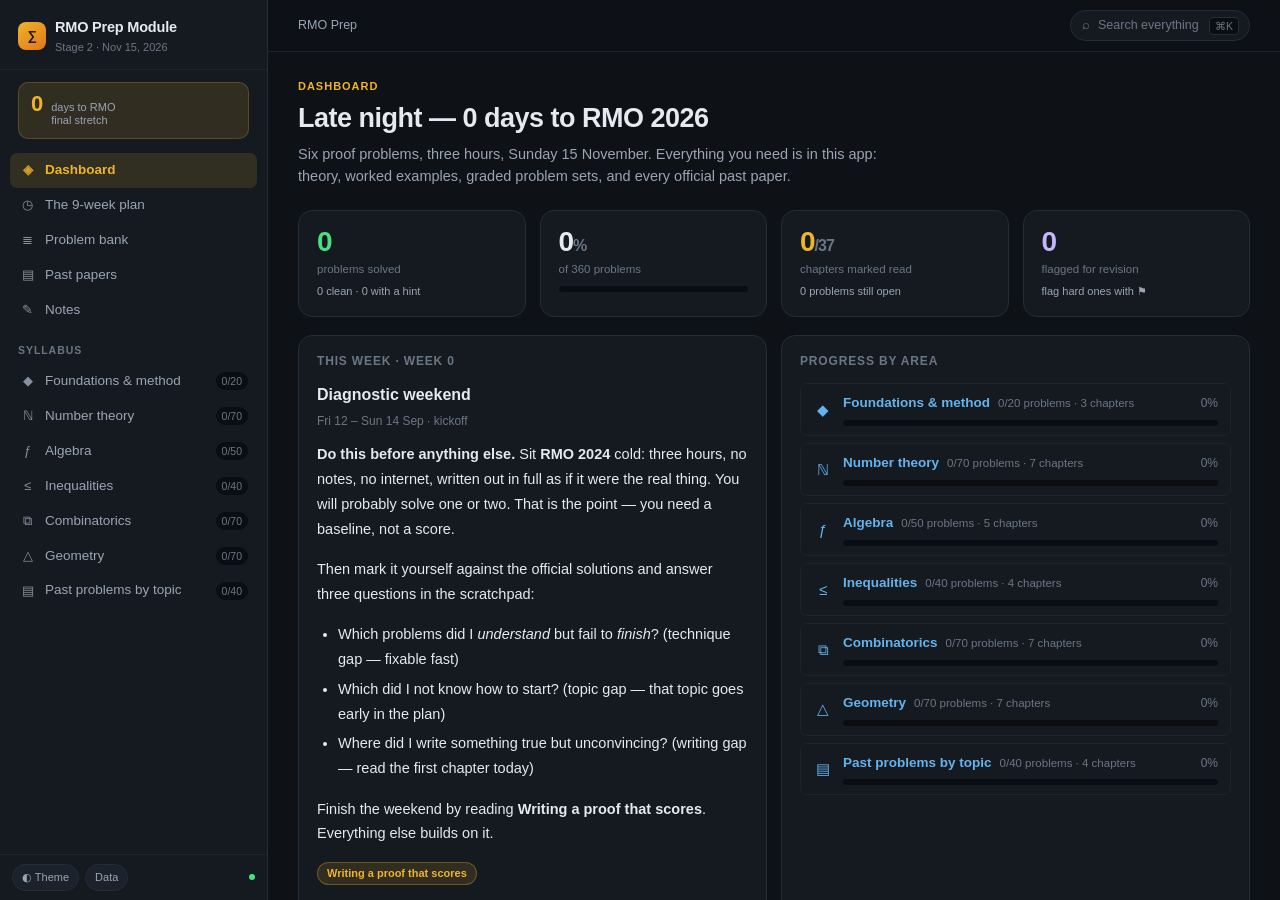
==== web/index.html @ 8b02ce49 "RMO prep module: 37 chapters, 360 problems, full past-paper archive A self-contained study app for t" ====
<!doctype html>
<html lang="en" data-theme="dark">
<head>
<meta charset="utf-8">
<meta name="viewport" content="width=device-width, initial-scale=1">
<title>RMO Prep Module</title>
<link rel="stylesheet" href="assets/vendor/katex/katex.min.css">
<link rel="stylesheet" href="assets/css/styles.css">
<link rel="icon" href="data:image/svg+xml,<svg xmlns='http://www.w3.org/2000/svg' viewBox='0 0 32 32'><rect width='32' height='32' rx='8' fill='%23f0b429'/><text x='16' y='23' font-size='18' font-weight='bold' text-anchor='middle' font-family='sans-serif' fill='%2317130a'>∑</text></svg>">
<script src="assets/vendor/katex/katex.min.js"></script>
</head>
<body>
<div class="app">
  <aside class="sidebar" id="sidebar">
    <div class="brand">
      <div class="brand-row">
        <div class="brand-mark">∑</div>
        <div>
          <div class="brand-name">RMO Prep Module</div>
          <div class="brand-sub">Stage 2 · Nov 15, 2026</div>
        </div>
      </div>
    </div>
    <div class="countdown" id="countdown"></div>
    <nav class="nav" id="nav"></nav>
    <div class="sidebar-foot">
      <button class="chip-btn" id="themeBtn" title="Toggle theme">◐ Theme</button>
      <a class="chip-btn" href="#/settings">Data</a>
      <span class="save-dot" id="saveDot" title="Saved"></span>
    </div>
  </aside>

  <main class="main" id="main">
    <div class="topbar">
      <button class="menu-btn" id="menuBtn">☰</button>
      <div class="crumb" id="crumb"></div>
      <div class="topbar-actions">
        <button class="search-btn" id="searchBtn">
          <span>⌕</span><span>Search everything</span><kbd>⌘K</kbd>
        </button>
      </div>
    </div>
    <div id="view"></div>
  </main>
</div>
<div id="modal"></div>
<script type="module" src="assets/js/app.js"></script>
</body>
</html>
---- web/assets/css/styles.css ----
/* ============================================================
   RMO Prep Module — study desk UI
   ============================================================ */

:root {
  --bg:            #0e1116;
  --bg-elev:       #151a21;
  --bg-elev-2:     #1b222b;
  --bg-inset:      #0a0d12;
  --line:          #242c37;
  --line-soft:     #1c232c;
  --text:          #e6e9ee;
  --text-dim:      #9aa5b4;
  --text-faint:    #6b7685;
  --accent:        #f0b429;
  --accent-soft:   rgba(240, 180, 41, .13);
  --link:          #63b3ed;
  --ok:            #4ade80;
  --ok-soft:       rgba(74, 222, 128, .13);
  --warn:          #fb923c;
  --warn-soft:     rgba(251, 146, 60, .13);
  --bad:           #f87171;
  --bad-soft:      rgba(248, 113, 113, .13);
  --info:          #7dd3fc;
  --violet:        #c4b5fd;

  --radius:   10px;
  --radius-s: 7px;
  --radius-l: 14px;
  --shadow:   0 1px 2px rgba(0,0,0,.4), 0 8px 24px -12px rgba(0,0,0,.7);
  --sans: -apple-system, BlinkMacSystemFont, "Inter", "Segoe UI", Roboto, sans-serif;
  --serif: "Iowan Old Style", "Charter", Charter, Georgia, "Times New Roman", serif;
  --mono: ui-monospace, SFMono-Regular, "SF Mono", Menlo, Consolas, monospace;
  --sidebar-w: 268px;
  color-scheme: dark;
}

html[data-theme="light"] {
  --bg:          #f6f5f2;
  --bg-elev:     #ffffff;
  --bg-elev-2:   #f0efeb;
  --bg-inset:    #eceae5;
  --line:        #ddd9d0;
  --line-soft:   #e8e5de;
  --text:        #1f2328;
  --text-dim:    #5b6472;
  --text-faint:  #8c94a1;
  --accent:      #b8860b;
  --accent-soft: rgba(184, 134, 11, .12);
  --link:        #1a6bb8;
  --ok:          #1a8a4a;
  --ok-soft:     rgba(26, 138, 74, .12);
  --warn:        #c2610c;
  --warn-soft:   rgba(194, 97, 12, .12);
  --bad:         #c02626;
  --bad-soft:    rgba(192, 38, 38, .12);
  --info:        #0b6b8f;
  --violet:      #6d4fc7;
  --shadow: 0 1px 2px rgba(30,25,15,.06), 0 8px 24px -14px rgba(30,25,15,.25);
  color-scheme: light;
}

* { box-sizing: border-box; }

html, body {
  margin: 0; padding: 0;
  background: var(--bg);
  color: var(--text);
  font-family: var(--sans);
  font-size: 15px;
  line-height: 1.55;
  -webkit-font-smoothing: antialiased;
}
body { overflow: hidden; }

a { color: var(--link); text-decoration: none; }
a:hover { text-decoration: underline; text-underline-offset: 2px; }
.ext { font-size: .78em; opacity: .55; margin-left: 2px; }

button, input, textarea, select { font: inherit; color: inherit; }
button { cursor: pointer; background: none; border: none; }
:focus-visible { outline: 2px solid var(--accent); outline-offset: 2px; border-radius: 4px; }

::-webkit-scrollbar { width: 11px; height: 11px; }
::-webkit-scrollbar-track { background: transparent; }
::-webkit-scrollbar-thumb { background: var(--line); border-radius: 6px; border: 3px solid var(--bg); }
::-webkit-scrollbar-thumb:hover { background: var(--text-faint); }

/* ============================ shell ============================ */

.app { display: flex; height: 100vh; }

.sidebar {
  width: var(--sidebar-w);
  flex: 0 0 var(--sidebar-w);
  background: var(--bg-elev);
  border-right: 1px solid var(--line);
  display: flex; flex-direction: column;
  overflow: hidden;
}

.brand {
  padding: 16px 18px 12px;
  border-bottom: 1px solid var(--line-soft);
}
.brand-row { display: flex; align-items: center; gap: 9px; }
.brand-mark {
  width: 28px; height: 28px; border-radius: 8px;
  background: linear-gradient(140deg, var(--accent), #e0761b);
  display: grid; place-items: center;
  font-weight: 800; font-size: 13px; color: #17130a; letter-spacing: -.5px;
  flex: 0 0 auto;
}
.brand-name { font-weight: 700; font-size: 14.5px; letter-spacing: -.2px; }
.brand-sub { font-size: 11px; color: var(--text-faint); margin-top: 1px; }

.countdown {
  margin: 12px 18px 0; padding: 10px 12px;
  background: var(--accent-soft);
  border: 1px solid rgba(240,180,41,.22);
  border-radius: var(--radius);
  display: flex; align-items: baseline; gap: 8px;
}
.countdown-num { font-size: 22px; font-weight: 800; color: var(--accent); line-height: 1; font-variant-numeric: tabular-nums; }
.countdown-txt { font-size: 11px; color: var(--text-dim); line-height: 1.25; }

.nav { flex: 1; overflow-y: auto; padding: 10px 10px 20px; }
.nav-group { margin-top: 14px; }
.nav-group:first-child { margin-top: 4px; }
.nav-label {
  font-size: 10.5px; font-weight: 700; letter-spacing: .09em; text-transform: uppercase;
  color: var(--text-faint); padding: 0 8px 6px;
}
.nav-item {
  display: flex; align-items: center; gap: 9px;
  padding: 7px 9px; border-radius: var(--radius-s);
  color: var(--text-dim); font-size: 13.5px; width: 100%; text-align: left;
  transition: background .12s, color .12s;
}
.nav-item:hover { background: var(--bg-elev-2); color: var(--text); text-decoration: none; }
.nav-item.active { background: var(--accent-soft); color: var(--accent); font-weight: 600; }
.nav-item .ico { width: 17px; text-align: center; flex: 0 0 auto; opacity: .85; font-size: 13px; }
.nav-item .cnt {
  margin-left: auto; font-size: 10.5px; color: var(--text-faint);
  font-variant-numeric: tabular-nums; background: var(--bg-inset);
  padding: 1px 6px; border-radius: 20px;
}
.nav-item.active .cnt { background: rgba(240,180,41,.18); color: var(--accent); }

.sidebar-foot {
  border-top: 1px solid var(--line-soft);
  padding: 9px 12px; display: flex; align-items: center; gap: 6px;
  font-size: 11px; color: var(--text-faint);
}
.chip-btn {
  padding: 4px 9px; border-radius: 20px; border: 1px solid var(--line);
  font-size: 11px; color: var(--text-dim); background: var(--bg-elev-2);
  transition: .12s;
}
.chip-btn:hover { color: var(--text); border-color: var(--text-faint); }
.save-dot { width: 6px; height: 6px; border-radius: 50%; background: var(--ok); margin-left: auto; }
.save-dot.pending { background: var(--warn); }

/* ============================ main ============================ */

.main { flex: 1; overflow-y: auto; scroll-behavior: smooth; position: relative; }
.topbar {
  position: sticky; top: 0; z-index: 30;
  background: color-mix(in srgb, var(--bg) 88%, transparent);
  backdrop-filter: blur(14px) saturate(1.4);
  border-bottom: 1px solid var(--line-soft);
  display: flex; align-items: center; gap: 12px;
  padding: 10px 30px;
}
.crumb { font-size: 12.5px; color: var(--text-faint); display: flex; align-items: center; gap: 7px; min-width: 0; }
.crumb b { color: var(--text-dim); font-weight: 500; }
.crumb .sep { opacity: .4; }
.topbar-actions { margin-left: auto; display: flex; gap: 8px; align-items: center; }

.search-btn {
  display: flex; align-items: center; gap: 8px;
  padding: 5px 10px 5px 11px; border-radius: 20px;
  border: 1px solid var(--line); background: var(--bg-elev);
  color: var(--text-faint); font-size: 12.5px; min-width: 180px;
}
.search-btn:hover { border-color: var(--text-faint); color: var(--text-dim); }
.search-btn kbd {
  margin-left: auto; font-family: var(--sans); font-size: 10.5px;
  border: 1px solid var(--line); border-radius: 4px; padding: 0 5px; background: var(--bg-inset);
}

.page { max-width: 1080px; margin: 0 auto; padding: 26px 30px 120px; }
.page.wide { max-width: 1280px; }

/* ============================ typography ============================ */

.page-head { margin-bottom: 22px; }
.eyebrow {
  font-size: 11px; font-weight: 700; letter-spacing: .09em; text-transform: uppercase;
  color: var(--accent); margin-bottom: 7px;
}
h1.page-title { font-size: 27px; line-height: 1.2; margin: 0 0 8px; letter-spacing: -.5px; font-weight: 700; }
.page-lede { color: var(--text-dim); font-size: 14.5px; max-width: 74ch; margin: 0; }

.prose {
  font-family: var(--serif);
  font-size: 16.5px; line-height: 1.72;
  max-width: 74ch;
}
.prose p { margin: 0 0 1.05em; }
.prose h2 {
  font-family: var(--sans); font-size: 19px; font-weight: 700; letter-spacing: -.3px;
  margin: 2.1em 0 .7em; padding-bottom: .35em; border-bottom: 1px solid var(--line-soft);
  scroll-margin-top: 70px;
}
.prose h3 {
  font-family: var(--sans); font-size: 15.5px; font-weight: 700;
  margin: 1.7em 0 .5em; color: var(--text); scroll-margin-top: 70px;
}
.prose h4 {
  font-family: var(--sans); font-size: 13.5px; font-weight: 700; margin: 1.4em 0 .4em;
  color: var(--accent); letter-spacing: .01em;
}
.prose ul, .prose ol { margin: 0 0 1.05em; padding-left: 1.45em; }
.prose li { margin: .32em 0; }
.prose li > ul, .prose li > ol { margin: .3em 0 .2em; }
.prose blockquote {
  margin: 1.2em 0; padding: .85em 1.1em;
  border-left: 3px solid var(--accent);
  background: var(--bg-elev); border-radius: 0 var(--radius) var(--radius) 0;
  color: var(--text-dim); font-size: .96em;
}
.prose blockquote p:last-child { margin-bottom: 0; }
.prose blockquote strong { color: var(--text); }
.prose hr { border: none; border-top: 1px solid var(--line); margin: 2em 0; }
.prose code {
  font-family: var(--mono); font-size: .85em;
  background: var(--bg-inset); padding: .12em .38em; border-radius: 4px;
  border: 1px solid var(--line-soft);
}
.prose pre.code {
  background: var(--bg-inset); border: 1px solid var(--line);
  border-radius: var(--radius); padding: 12px 14px; overflow-x: auto; font-size: 13px;
}
.prose pre.code code { background: none; border: none; padding: 0; }
.prose strong { color: var(--text); font-weight: 700; }

.table-wrap { overflow-x: auto; margin: 1.2em 0; border: 1px solid var(--line); border-radius: var(--radius); }
table { border-collapse: collapse; width: 100%; font-family: var(--sans); font-size: 13.5px; }
th, td { padding: 8px 12px; text-align: left; border-bottom: 1px solid var(--line-soft); }
th { background: var(--bg-elev-2); font-weight: 600; font-size: 12px; color: var(--text-dim);
     text-transform: uppercase; letter-spacing: .05em; }
tbody tr:last-child td { border-bottom: none; }
tbody tr:hover { background: var(--bg-elev); }

.math-display { overflow-x: auto; overflow-y: hidden; padding: 4px 0; margin: 1.1em 0; }
.katex { font-size: 1.04em; }
.katex-display { margin: 0; }
.math-raw { color: var(--warn); }

/* ============================ cards & chips ============================ */

.card {
  background: var(--bg-elev); border: 1px solid var(--line);
  border-radius: var(--radius-l); padding: 16px 18px;
}
.card-title { font-size: 12px; font-weight: 700; text-transform: uppercase; letter-spacing: .07em;
              color: var(--text-faint); margin-bottom: 12px; }

.grid { display: grid; gap: 14px; }
.grid-4 { grid-template-columns: repeat(4, 1fr); }
.grid-3 { grid-template-columns: repeat(3, 1fr); }
.grid-2 { grid-template-columns: repeat(2, 1fr); }
@media (max-width: 1080px) { .grid-4 { grid-template-columns: repeat(2, 1fr); } .grid-3, .grid-2 { grid-template-columns: 1fr; } }

.stat { text-align: left; }
.stat-num { font-size: 28px; font-weight: 800; letter-spacing: -1px; line-height: 1.1; font-variant-numeric: tabular-nums; }
.stat-lbl { font-size: 11.5px; color: var(--text-faint); margin-top: 3px; }
.stat-sub { font-size: 11px; color: var(--text-dim); margin-top: 5px; }

.chip {
  display: inline-flex; align-items: center; gap: 5px;
  padding: 2px 9px; border-radius: 20px; font-size: 11px; font-weight: 600;
  border: 1px solid var(--line); background: var(--bg-elev-2); color: var(--text-dim);
  white-space: nowrap;
}
.chip.d-Warmup { color: var(--info); border-color: rgba(125,211,252,.3); background: rgba(125,211,252,.1); }
.chip.d-Easy   { color: var(--ok); border-color: rgba(74,222,128,.3); background: var(--ok-soft); }
.chip.d-Medium { color: var(--accent); border-color: rgba(240,180,41,.3); background: var(--accent-soft); }
.chip.d-Hard   { color: var(--warn); border-color: rgba(251,146,60,.3); background: var(--warn-soft); }
.chip.d-Brutal { color: var(--bad); border-color: rgba(248,113,113,.3); background: var(--bad-soft); }
.chip.ghost { background: none; }
.chip.accent { color: var(--accent); border-color: rgba(240,180,41,.3); background: var(--accent-soft); }

.bar { height: 6px; border-radius: 20px; background: var(--bg-inset); overflow: hidden; display: flex; }
.bar > i { display: block; height: 100%; transition: width .35s ease; }
.bar .b-solved { background: var(--ok); }
.bar .b-hinted { background: #3f9e6b; }
.bar .b-tried  { background: var(--accent); }
.bar .b-stuck  { background: var(--bad); }

/* ============================ chapter page ============================ */

.chapter-layout { display: grid; grid-template-columns: 1fr 232px; gap: 34px; align-items: start; }
@media (max-width: 1100px) { .chapter-layout { grid-template-columns: 1fr; } .side-rail { display: none; } }

.side-rail { position: sticky; top: 62px; display: flex; flex-direction: column; gap: 14px; }
.toc a {
  display: block; padding: 3px 0 3px 10px; font-size: 12.5px; color: var(--text-faint);
  border-left: 2px solid var(--line-soft); line-height: 1.4;
}
.toc a:hover { color: var(--text); border-left-color: var(--text-faint); text-decoration: none; }
.toc a.lvl3 { padding-left: 20px; font-size: 12px; }
.toc a.active { color: var(--accent); border-left-color: var(--accent); }

.res-list { display: flex; flex-direction: column; gap: 7px; }
.res-item {
  display: flex; gap: 8px; align-items: flex-start;
  padding: 7px 9px; border-radius: var(--radius-s);
  background: var(--bg-elev-2); border: 1px solid var(--line-soft);
  font-size: 12.3px; line-height: 1.35; color: var(--text-dim);
}
.res-item:hover { border-color: var(--text-faint); color: var(--text); text-decoration: none; }
.res-item .ico { flex: 0 0 auto; font-size: 12px; margin-top: 1px; }

.meta-row { display: flex; flex-wrap: wrap; gap: 7px; align-items: center; margin: 10px 0 0; }

/* ============================ problems ============================ */

.problems-head {
  display: flex; align-items: center; gap: 10px; flex-wrap: wrap;
  margin: 40px 0 14px; padding-top: 24px; border-top: 2px solid var(--line);
}
.problems-head h2 { font-size: 20px; margin: 0; font-weight: 700; letter-spacing: -.3px; }
.filter-row { margin-left: auto; display: flex; gap: 6px; flex-wrap: wrap; }
.filter-btn {
  padding: 3px 10px; border-radius: 20px; font-size: 11.5px;
  border: 1px solid var(--line); color: var(--text-faint); background: var(--bg-elev);
}
.filter-btn:hover { color: var(--text); }
.filter-btn.on { background: var(--accent-soft); color: var(--accent); border-color: rgba(240,180,41,.35); font-weight: 600; }

.prob {
  border: 1px solid var(--line); border-radius: var(--radius-l);
  background: var(--bg-elev); margin-bottom: 12px; overflow: hidden;
  transition: border-color .15s;
}
.prob:hover { border-color: var(--line); }
.prob.s-solved { border-left: 3px solid var(--ok); }
.prob.s-hinted { border-left: 3px solid #3f9e6b; }
.prob.s-tried  { border-left: 3px solid var(--accent); }
.prob.s-stuck  { border-left: 3px solid var(--bad); }
.prob.flagged { box-shadow: inset 3px 0 0 var(--violet); }

.prob-head {
  display: flex; align-items: center; gap: 9px;
  padding: 11px 15px; border-bottom: 1px solid var(--line-soft);
  background: var(--bg-elev-2); flex-wrap: wrap;
}
.prob-label { font-weight: 700; font-size: 13px; font-family: var(--mono); color: var(--text-dim); }
.prob-src { font-size: 11.5px; color: var(--text-faint); font-style: italic; }
.prob-tools { margin-left: auto; display: flex; gap: 6px; align-items: center; }

.status-btn {
  display: inline-flex; align-items: center; gap: 6px;
  padding: 3px 10px; border-radius: 20px; font-size: 11.5px; font-weight: 600;
  border: 1px solid var(--line); background: var(--bg-elev); color: var(--text-faint);
  transition: .12s;
}
.status-btn:hover { border-color: var(--text-faint); }
.status-btn .dot { width: 7px; height: 7px; border-radius: 50%; background: currentColor; }
.status-btn.st-solved { color: var(--ok); border-color: rgba(74,222,128,.4); background: var(--ok-soft); }
.status-btn.st-hinted { color: #56b381; border-color: rgba(86,179,129,.4); background: rgba(86,179,129,.1); }
.status-btn.st-tried  { color: var(--accent); border-color: rgba(240,180,41,.4); background: var(--accent-soft); }
.status-btn.st-stuck  { color: var(--bad); border-color: rgba(248,113,113,.4); background: var(--bad-soft); }

.icon-btn {
  width: 26px; height: 26px; border-radius: 50%; display: grid; place-items: center;
  color: var(--text-faint); font-size: 13px; transition: .12s;
}
.icon-btn:hover { background: var(--bg-inset); color: var(--text); }
.icon-btn.on { color: var(--violet); }
.icon-btn.note-on { color: var(--info); }

.prob-body { padding: 13px 16px; }
.prob-body .prose { font-size: 16px; max-width: 72ch; }
.prob-body .prose p:last-child { margin-bottom: 0; }

.reveal { margin-top: 11px; border-top: 1px dashed var(--line); padding-top: 10px; display: flex; gap: 8px; flex-wrap: wrap; }
.reveal-btn {
  padding: 4px 12px; border-radius: var(--radius-s); font-size: 12px; font-weight: 600;
  border: 1px solid var(--line); color: var(--text-dim); background: var(--bg-elev-2);
}
.reveal-btn:hover { color: var(--text); border-color: var(--text-faint); }
.reveal-btn.hint.on { color: var(--info); border-color: rgba(125,211,252,.4); background: rgba(125,211,252,.1); }
.reveal-btn.sol.on  { color: var(--ok); border-color: rgba(74,222,128,.4); background: var(--ok-soft); }

.panel {
  margin-top: 11px; padding: 12px 15px; border-radius: var(--radius);
  background: var(--bg-inset); border: 1px solid var(--line-soft);
}
.panel.hint { border-left: 3px solid var(--info); }
.panel.sol  { border-left: 3px solid var(--ok); }
.panel .prose { font-size: 15.5px; }
.panel-tag { font-size: 10.5px; font-weight: 700; letter-spacing: .08em; text-transform: uppercase;
             color: var(--text-faint); margin-bottom: 7px; }

.note-box { margin-top: 11px; }
textarea.note {
  width: 100%; min-height: 82px; resize: vertical;
  background: var(--bg-inset); border: 1px solid var(--line); border-radius: var(--radius);
  padding: 10px 12px; font-size: 13.5px; line-height: 1.55; font-family: var(--sans);
}
textarea.note:focus { border-color: var(--accent); outline: none; }
textarea.note::placeholder { color: var(--text-faint); }

/* ============================ search ============================ */

.overlay {
  position: fixed; inset: 0; z-index: 100;
  background: rgba(0,0,0,.55); backdrop-filter: blur(3px);
  display: flex; justify-content: center; padding-top: 11vh;
}
.search-panel {
  width: min(720px, 92vw); max-height: 72vh; display: flex; flex-direction: column;
  background: var(--bg-elev); border: 1px solid var(--line);
  border-radius: var(--radius-l); box-shadow: var(--shadow); overflow: hidden;
}
.search-panel input {
  width: 100%; padding: 15px 18px; font-size: 16px; background: none;
  border: none; border-bottom: 1px solid var(--line); outline: none;
}
.search-results { overflow-y: auto; padding: 6px; }
.sr {
  display: block; width: 100%; text-align: left; padding: 9px 12px;
  border-radius: var(--radius-s); color: var(--text-dim);
}
.sr:hover, .sr.sel { background: var(--bg-elev-2); color: var(--text); text-decoration: none; }
.sr-t { font-size: 13.5px; font-weight: 600; color: var(--text); }
.sr-s { font-size: 11.5px; color: var(--text-faint); margin-top: 2px;
        overflow: hidden; text-overflow: ellipsis; white-space: nowrap; }
.sr mark { background: var(--accent-soft); color: var(--accent); border-radius: 3px; padding: 0 1px; }

/* ============================ misc ============================ */

.empty { text-align: center; padding: 50px 20px; color: var(--text-faint); font-size: 14px; }
.empty .big { font-size: 30px; margin-bottom: 10px; opacity: .5; }

.pill-nav { display: flex; gap: 6px; flex-wrap: wrap; margin-bottom: 18px; }

.week {
  border: 1px solid var(--line); border-radius: var(--radius-l);
  background: var(--bg-elev); margin-bottom: 12px; overflow: hidden;
}
.week-head { display: flex; align-items: center; gap: 10px; padding: 12px 16px; background: var(--bg-elev-2); flex-wrap: wrap; }
.week-num {
  width: 30px; height: 30px; border-radius: 8px; display: grid; place-items: center;
  background: var(--accent-soft); color: var(--accent); font-weight: 800; font-size: 13px; flex: 0 0 auto;
}
.week-title { font-weight: 700; font-size: 14.5px; }
.week-dates { font-size: 11.5px; color: var(--text-faint); }
.week-body { padding: 14px 16px; }
.week.now { border-color: var(--accent); box-shadow: 0 0 0 1px var(--accent-soft); }
.week.past { opacity: .62; }

.link-row {
  display: flex; align-items: center; gap: 10px; padding: 9px 12px;
  border-radius: var(--radius-s); border: 1px solid var(--line-soft); background: var(--bg-elev);
  margin-bottom: 7px; font-size: 13.5px;
}
.link-row:hover { border-color: var(--text-faint); }
.link-row .grow { flex: 1; min-width: 0; }
.link-row .sub { font-size: 11.5px; color: var(--text-faint); }

.seg { display: inline-flex; border: 1px solid var(--line); border-radius: 20px; overflow: hidden; }
.seg button { padding: 3px 11px; font-size: 11.5px; color: var(--text-faint); }
.seg button.on { background: var(--accent-soft); color: var(--accent); font-weight: 600; }

.toast {
  position: fixed; bottom: 22px; left: 50%; transform: translateX(-50%);
  background: var(--bg-elev-2); border: 1px solid var(--line); color: var(--text);
  padding: 9px 17px; border-radius: 20px; font-size: 13px; box-shadow: var(--shadow);
  z-index: 200; animation: rise .25s ease;
}
@keyframes rise { from { opacity: 0; transform: translate(-50%, 10px); } }

.kbd-hint { font-size: 11.5px; color: var(--text-faint); }
kbd {
  font-family: var(--sans); font-size: 10.5px; border: 1px solid var(--line);
  border-bottom-width: 2px; border-radius: 4px; padding: 1px 5px; background: var(--bg-inset);
}

@media (max-width: 820px) {
  .sidebar { position: fixed; left: 0; top: 0; bottom: 0; z-index: 60; transform: translateX(-100%); transition: transform .2s; }
  .sidebar.open { transform: none; box-shadow: var(--shadow); }
  .page { padding: 20px 16px 100px; }
  .topbar { padding: 10px 16px; }
  .menu-btn { display: grid !important; }
}
.menu-btn { display: none; width: 30px; height: 30px; place-items: center; border-radius: 7px; border: 1px solid var(--line); }

@media print {
  .sidebar, .topbar, .prob-tools, .reveal, .filter-row { display: none !important; }
  body, .main { overflow: visible; height: auto; }
  .page { max-width: none; padding: 0; }
}

/* ---- geometry figures ---- */
.fig {
  margin: 1.4em 0; padding: 14px; text-align: center;
  background: var(--bg-elev); border: 1px solid var(--line-soft); border-radius: var(--radius);
  overflow-x: auto;
}
.fig svg { max-width: 100%; height: auto; }
.fig .gl { stroke: var(--text-dim); stroke-width: 1.4; fill: none; stroke-linecap: round; }
.fig .gl-thin { stroke: var(--text-faint); stroke-width: 1; fill: none; stroke-dasharray: 4 3; }
.fig .gl-acc { stroke: var(--accent); stroke-width: 1.8; fill: none; stroke-linecap: round; }
.fig .gl-ok  { stroke: var(--ok); stroke-width: 1.8; fill: none; }
.fig .gc { stroke: var(--text-faint); stroke-width: 1.3; fill: none; }
.fig .gp { fill: var(--text); }
.fig .gp-acc { fill: var(--accent); }
.fig text { fill: var(--text-dim); font-family: var(--serif); font-size: 13px; font-style: italic; }
.fig figcaption { margin-top: 8px; font-family: var(--sans); font-size: 11.5px; color: var(--text-faint); font-style: normal; }
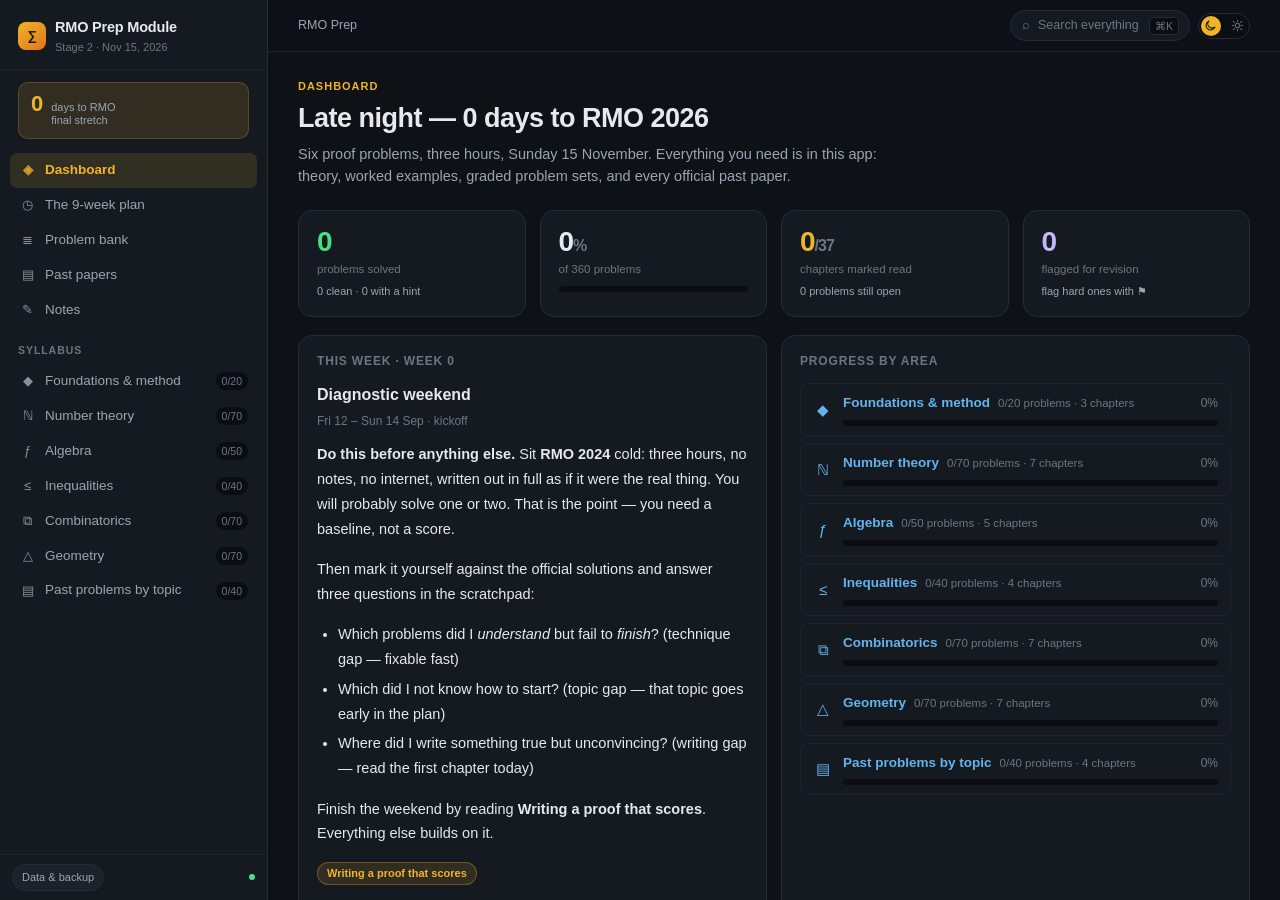
==== commit 1f305621: "Expand solutions for beginners; add a visible theme toggle The solutions were written for someone wh" ====
--- a/web/index.html
+++ b/web/index.html
@@ -24,8 +24,7 @@
     <div class="countdown" id="countdown"></div>
     <nav class="nav" id="nav"></nav>
     <div class="sidebar-foot">
-      <button class="chip-btn" id="themeBtn" title="Toggle theme">◐ Theme</button>
-      <a class="chip-btn" href="#/settings">Data</a>
+      <a class="chip-btn" href="#/settings">Data &amp; backup</a>
       <span class="save-dot" id="saveDot" title="Saved"></span>
     </div>
   </aside>
@@ -38,6 +37,18 @@
         <button class="search-btn" id="searchBtn">
           <span>⌕</span><span>Search everything</span><kbd>⌘K</kbd>
         </button>
+        <button class="theme-toggle" id="themeBtn" title="Switch between light and dark" aria-label="Toggle theme">
+          <span class="tt-track">
+            <span class="tt-thumb"></span>
+            <svg class="tt-ico tt-sun" viewBox="0 0 24 24" aria-hidden="true">
+              <circle cx="12" cy="12" r="4.2"/>
+              <g stroke-linecap="round"><path d="M12 2.4v2.6M12 19v2.6M4.2 4.2l1.9 1.9M17.9 17.9l1.9 1.9M2.4 12h2.6M19 12h2.6M4.2 19.8l1.9-1.9M17.9 6.1l1.9-1.9"/></g>
+            </svg>
+            <svg class="tt-ico tt-moon" viewBox="0 0 24 24" aria-hidden="true">
+              <path d="M20.5 14.6A8.6 8.6 0 1 1 9.4 3.5a6.9 6.9 0 0 0 11.1 11.1z"/>
+            </svg>
+          </span>
+        </button>
       </div>
     </div>
     <div id="view"></div>
--- a/web/assets/css/styles.css
+++ b/web/assets/css/styles.css
@@ -521,3 +521,32 @@
 .fig .gp-acc { fill: var(--accent); }
 .fig text { fill: var(--text-dim); font-family: var(--serif); font-size: 13px; font-style: italic; }
 .fig figcaption { margin-top: 8px; font-family: var(--sans); font-size: 11.5px; color: var(--text-faint); font-style: normal; }
+
+
+/* ---- theme toggle ---- */
+.theme-toggle { padding: 0; border-radius: 20px; flex: 0 0 auto; line-height: 0; }
+.tt-track {
+  position: relative; display: inline-flex; align-items: center;
+  width: 52px; height: 26px; border-radius: 20px;
+  background: var(--bg-inset); border: 1px solid var(--line);
+  transition: background .18s, border-color .18s;
+}
+.theme-toggle:hover .tt-track { border-color: var(--text-faint); }
+.tt-thumb {
+  position: absolute; top: 2px; left: 2px;
+  width: 20px; height: 20px; border-radius: 50%;
+  background: var(--accent);
+  transition: transform .22s cubic-bezier(.4,.1,.3,1.3), background .18s;
+}
+html[data-theme="light"] .tt-thumb { transform: translateX(26px); }
+.tt-ico {
+  position: absolute; width: 13px; height: 13px; top: 50%; margin-top: -6.5px;
+  fill: none; stroke: currentColor; stroke-width: 2;
+  pointer-events: none; transition: color .18s, opacity .18s;
+}
+.tt-moon { left: 5px;  color: #17130a; opacity: 1; }
+.tt-sun  { right: 5px; color: var(--text-faint); opacity: .9; }
+html[data-theme="light"] .tt-moon { color: var(--text-faint); }
+html[data-theme="light"] .tt-sun  { color: #fffdf6; }
+@media (max-width: 700px) { .search-btn span:nth-child(2), .search-btn kbd { display: none; }
+  .search-btn { min-width: 0; } }
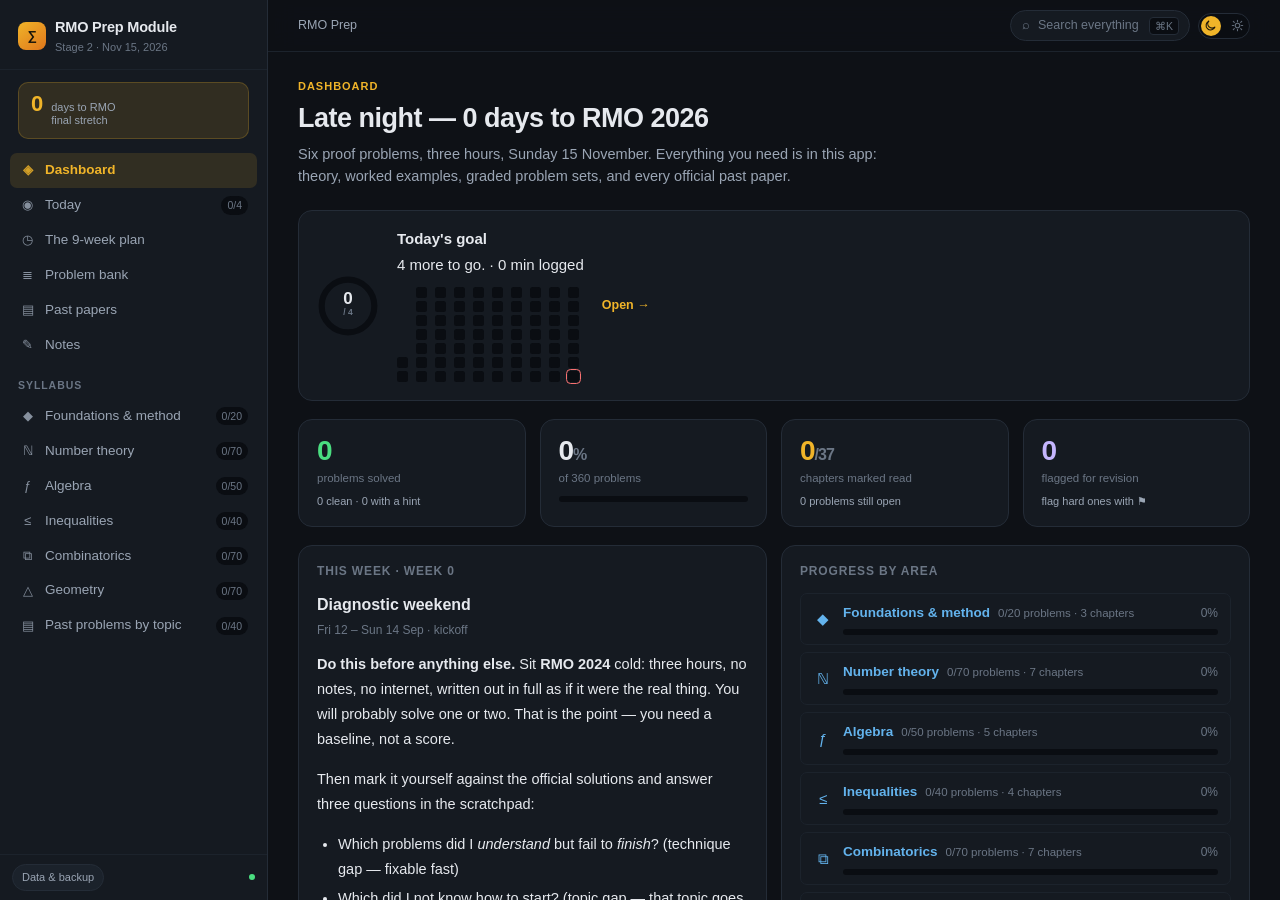
==== commit b20f2ed6: "Add a daily tracker: target, streak, queue, habits and a run-to-exam heatmap Opening the app should " ====
--- a/web/index.html
+++ b/web/index.html
@@ -5,7 +5,7 @@
 <meta name="viewport" content="width=device-width, initial-scale=1">
 <title>RMO Prep Module</title>
 <link rel="stylesheet" href="assets/vendor/katex/katex.min.css">
-<link rel="stylesheet" href="assets/css/styles.css">
+<link rel="stylesheet" href="assets/css/styles.css?v=f753230f">
 <link rel="icon" href="data:image/svg+xml,<svg xmlns='http://www.w3.org/2000/svg' viewBox='0 0 32 32'><rect width='32' height='32' rx='8' fill='%23f0b429'/><text x='16' y='23' font-size='18' font-weight='bold' text-anchor='middle' font-family='sans-serif' fill='%2317130a'>∑</text></svg>">
 <script src="assets/vendor/katex/katex.min.js"></script>
 </head>
@@ -55,6 +55,6 @@
   </main>
 </div>
 <div id="modal"></div>
-<script type="module" src="assets/js/app.js"></script>
+<script type="module" src="assets/js/app.js?v=f753230f"></script>
 </body>
 </html>
--- a/web/assets/css/styles.css
+++ b/web/assets/css/styles.css
@@ -550,3 +550,77 @@
 html[data-theme="light"] .tt-sun  { color: #fffdf6; }
 @media (max-width: 700px) { .search-btn span:nth-child(2), .search-btn kbd { display: none; }
   .search-btn { min-width: 0; } }
+
+/* ---- daily tracker ---- */
+.today-grid { display: grid; grid-template-columns: 1.35fr 1fr; gap: 14px; margin-bottom: 16px; }
+@media (max-width: 820px) { .today-grid { grid-template-columns: 1fr; } }
+
+.today-ring { display: flex; align-items: center; gap: 18px; }
+.ring { flex: 0 0 auto; transform: rotate(-90deg); }
+.ring-bg { fill: none; stroke: var(--bg-inset); stroke-width: 8; }
+.ring-fg {
+  fill: none; stroke: var(--accent); stroke-width: 8; stroke-linecap: round;
+  transition: stroke-dashoffset .45s ease, stroke .2s;
+}
+.ring-fg.hit { stroke: var(--ok); }
+.ring-num, .ring-den {
+  transform: rotate(90deg); transform-origin: 40px 40px;
+  text-anchor: middle; fill: var(--text); font-family: var(--sans); font-style: normal;
+}
+.ring-num { font-size: 22px; font-weight: 800; }
+.ring-den { font-size: 11px; fill: var(--text-faint); font-weight: 600; }
+
+.t-lbl { font-size: 12px; color: var(--text-faint); }
+.t-streak { font-size: 15px; margin-top: 4px; font-weight: 600; }
+.t-mins { font-size: 13px; color: var(--text-faint); margin-top: 2px; }
+.t-mins b { font-size: 30px; color: var(--text); font-weight: 800; letter-spacing: -1px; }
+
+.today-strip {
+  display: flex; align-items: center; gap: 18px; margin-bottom: 18px;
+  text-decoration: none; color: inherit; transition: border-color .15s;
+}
+.today-strip:hover { border-color: var(--accent); text-decoration: none; }
+.today-strip .t-go { font-size: 12.5px; color: var(--accent); font-weight: 600; white-space: nowrap; }
+.today-strip .ring { width: 62px; height: 62px; }
+
+.q-row {
+  display: flex; gap: 11px; align-items: flex-start; padding: 10px 12px;
+  border: 1px solid var(--line-soft); border-radius: var(--radius-s);
+  background: var(--bg-elev); margin-bottom: 7px; color: inherit;
+}
+.q-row:hover { border-color: var(--text-faint); text-decoration: none; }
+.q-row.done { opacity: .5; }
+.q-row.done .q-box { color: var(--ok); }
+.q-box { flex: 0 0 auto; width: 17px; text-align: center; color: var(--text-faint); font-size: 13px; }
+.q-txt {
+  font-size: 12.5px; color: var(--text-dim); margin-top: 4px; line-height: 1.4;
+  display: -webkit-box; -webkit-line-clamp: 2; -webkit-box-orient: vertical; overflow: hidden;
+}
+
+.habit {
+  display: flex; gap: 10px; align-items: center; width: 100%; text-align: left;
+  padding: 9px 12px; border-radius: var(--radius-s); border: 1px solid var(--line-soft);
+  background: var(--bg-elev); margin-bottom: 7px; font-size: 13.5px; color: var(--text-dim);
+}
+.habit:hover { border-color: var(--text-faint); color: var(--text); }
+.habit.on { color: var(--ok); border-color: rgba(74,222,128,.35); background: var(--ok-soft); }
+.habit.on .q-box { color: var(--ok); }
+
+/* contribution grid: columns are weeks, rows are Mon..Sun */
+.hm {
+  display: grid; grid-auto-flow: column; grid-template-rows: repeat(7, 11px);
+  gap: 3px; overflow-x: auto; padding: 2px 0;
+}
+.hm-c { width: 11px; height: 11px; border-radius: 2.5px; background: var(--bg-inset); display: block; }
+.hm-c.l-1 { background: transparent; }
+.hm-c.l0 { background: var(--bg-inset); }
+.hm-c.l1 { background: rgba(240,180,41,.35); }
+.hm-c.l2 { background: rgba(240,180,41,.7); }
+.hm-c.l3 { background: var(--ok); }
+.hm-c.is-today { outline: 1.5px solid var(--accent); outline-offset: 1px; }
+.hm-c.is-exam  { outline: 1.5px solid var(--bad); outline-offset: 1px; }
+.hm-key {
+  display: flex; align-items: center; gap: 5px; margin-top: 10px;
+  font-size: 11px; color: var(--text-faint);
+}
+.hm-key .hm-c { width: 10px; height: 10px; }
